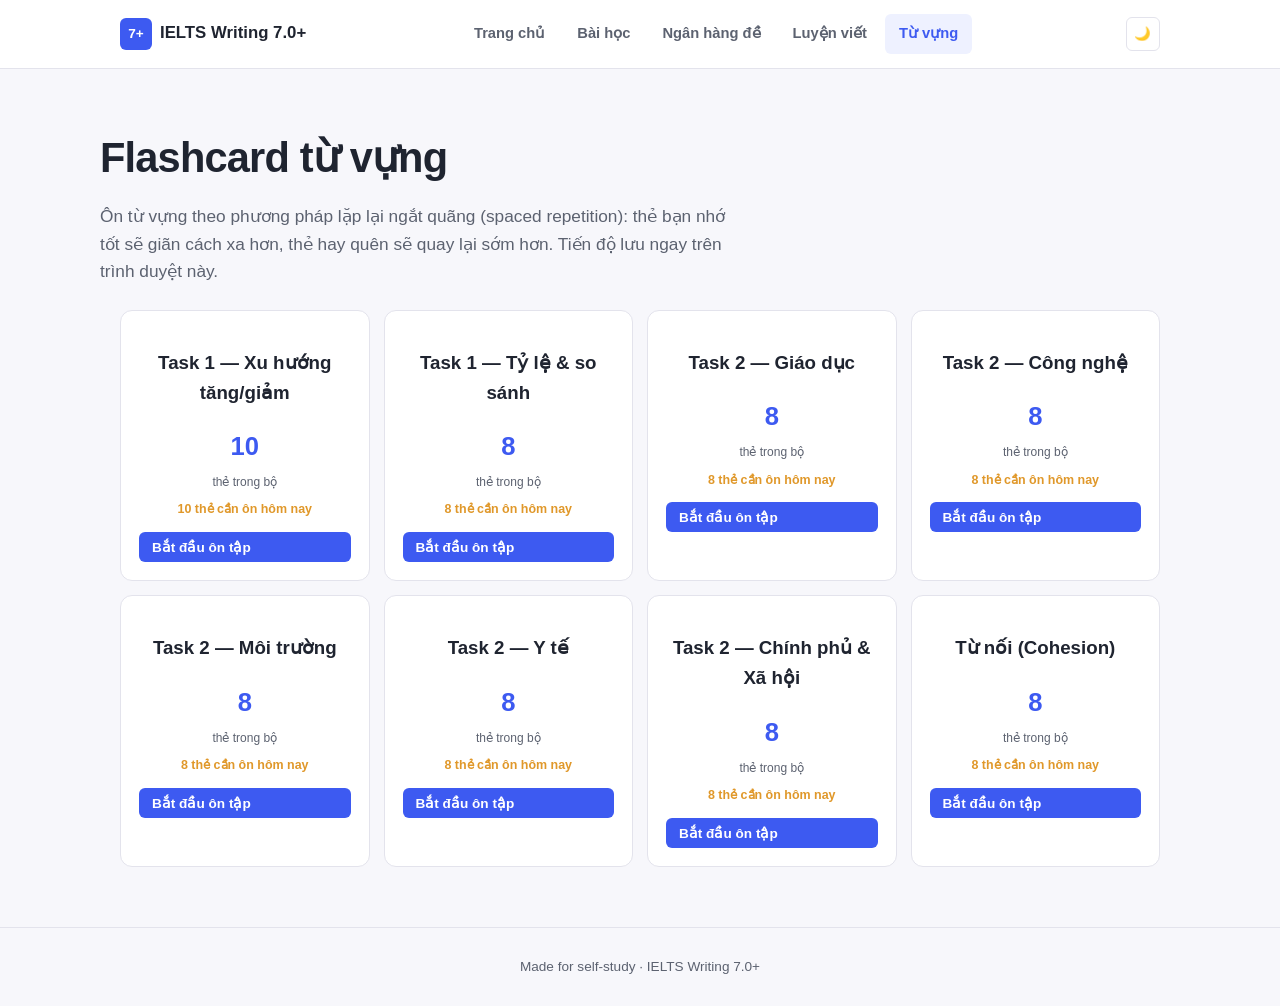
==== flashcards.html @ 09f5d62a "Add vocabulary flashcards with spaced repetition 66 terms across 8 decks (Task 1 trend/proportion vo" ====
<!DOCTYPE html>
<html lang="vi">
<head>
<meta charset="UTF-8">
<meta name="viewport" content="width=device-width, initial-scale=1.0">
<title>Flashcard từ vựng | IELTS Writing 7.0+</title>
<meta name="description" content="Ôn từ vựng IELTS Writing bằng flashcard với lặp lại ngắt quãng (spaced repetition), lưu tiến độ ngay trên trình duyệt.">
<link rel="stylesheet" href="css/style.css">
</head>
<body>

<header class="site-header">
  <nav class="nav">
    <a href="index.html" class="nav-brand">
      <span class="logo-badge">7+</span>
      IELTS Writing 7.0+
    </a>
    <ul class="nav-links">
      <li><a href="index.html">Trang chủ</a></li>
      <li><a href="lessons.html">Bài học</a></li>
      <li><a href="question-bank.html">Ngân hàng đề</a></li>
      <li><a href="practice.html">Luyện viết</a></li>
      <li><a href="flashcards.html">Từ vựng</a></li>
    </ul>
    <div style="display:flex; align-items:center; gap:8px;">
      <button class="theme-toggle" title="Đổi giao diện sáng/tối">🌙</button>
      <button class="nav-toggle" aria-label="Mở menu">☰</button>
    </div>
  </nav>
</header>

<main>
  <div class="container hero" style="padding-bottom:0;">
    <h1>Flashcard từ vựng</h1>
    <p class="lead">Ôn từ vựng theo phương pháp lặp lại ngắt quãng (spaced repetition): thẻ bạn nhớ tốt sẽ giãn cách xa hơn, thẻ hay quên sẽ quay lại sớm hơn. Tiến độ lưu ngay trên trình duyệt này.</p>
  </div>

  <div id="deck-view" class="container">
    <div class="deck-grid" id="deck-grid"></div>
  </div>

  <div id="study-view" class="container" style="display:none;">
    <button class="btn btn-ghost btn-sm" id="back-to-decks">← Quay lại danh sách bộ thẻ</button>

    <div class="flash-stage">
      <p class="flash-progress" id="flash-progress"></p>
      <div class="flash-card" id="flash-card">
        <div class="flash-term" id="flash-term"></div>
        <div class="flash-meaning" id="flash-meaning"></div>
        <div class="flash-example" id="flash-example"></div>
        <div class="flash-hint" id="flash-hint">Bấm vào thẻ để xem nghĩa</div>
      </div>
      <div class="flash-rate-row" id="flash-rate-row" style="display:none;">
        <button class="btn btn-danger btn-sm" data-rate="again">Quên</button>
        <button class="btn btn-ghost btn-sm" data-rate="good">Nhớ</button>
        <button class="btn btn-primary btn-sm" data-rate="easy">Dễ</button>
      </div>
    </div>
  </div>
</main>

<footer class="site-footer">
  <div class="container">
    Made for self-study &middot; IELTS Writing 7.0+
  </div>
</footer>

<script src="js/main.js"></script>
<script src="js/vocab-data.js"></script>
<script src="js/flashcards.js"></script>
</body>
</html>
---- css/style.css ----
/* ===== Design tokens ===== */
:root {
  --color-bg: #f7f7fb;
  --color-surface: #ffffff;
  --color-border: #e3e3ec;
  --color-text: #1f2430;
  --color-text-muted: #5c6270;
  --color-primary: #3d5af1;
  --color-primary-dark: #2c41c9;
  --color-primary-light: #eef1ff;
  --color-accent: #14b8a6;
  --color-warn: #e0982a;
  --color-danger: #e5484d;
  --color-success: #1a9e6b;
  --radius-sm: 6px;
  --radius-md: 12px;
  --radius-lg: 18px;
  --shadow-sm: 0 1px 2px rgba(20, 20, 40, 0.06);
  --shadow-md: 0 6px 20px rgba(20, 20, 40, 0.08);
  --max-width: 1080px;
  --font-sans: -apple-system, BlinkMacSystemFont, "Segoe UI", Roboto, "Helvetica Neue", Arial, sans-serif;

  /* Chart categorical palette (validated: see references/palette.md) */
  --chart-series-1: #2a78d6; /* blue */
  --chart-series-2: #eb6834; /* orange */
  --chart-series-3: #1baf7a; /* aqua */
  --chart-series-4: #eda100; /* yellow */
  --chart-series-5: #e87ba4; /* magenta */
  --chart-series-6: #4a3aa7; /* violet */
  --chart-grid: #e1e0d9;
  --chart-axis: #c3c2b7;
}

@media (prefers-color-scheme: dark) {
  :root:not([data-theme="light"]) {
    --color-bg: #14161f;
    --color-surface: #1c1f2b;
    --color-border: #2c2f3e;
    --color-text: #eceef5;
    --color-text-muted: #a2a7b8;
    --color-primary: #7b8cff;
    --color-primary-dark: #9aa6ff;
    --color-primary-light: #232744;
    --color-accent: #2dd4bf;
    --shadow-sm: 0 1px 2px rgba(0, 0, 0, 0.3);
    --shadow-md: 0 6px 20px rgba(0, 0, 0, 0.4);
    --chart-series-1: #3987e5;
    --chart-series-2: #d95926;
    --chart-series-3: #199e70;
    --chart-series-4: #c98500;
    --chart-series-5: #d55181;
    --chart-series-6: #9085e9;
    --chart-grid: #2c2c2a;
    --chart-axis: #383835;
  }
}

:root[data-theme="dark"] {
  --color-bg: #14161f;
  --color-surface: #1c1f2b;
  --color-border: #2c2f3e;
  --color-text: #eceef5;
  --color-text-muted: #a2a7b8;
  --color-primary: #7b8cff;
  --color-primary-dark: #9aa6ff;
  --color-primary-light: #232744;
  --color-accent: #2dd4bf;
  --shadow-sm: 0 1px 2px rgba(0, 0, 0, 0.3);
  --shadow-md: 0 6px 20px rgba(0, 0, 0, 0.4);
  --chart-series-1: #3987e5;
  --chart-series-2: #d95926;
  --chart-series-3: #199e70;
  --chart-series-4: #c98500;
  --chart-series-5: #d55181;
  --chart-series-6: #9085e9;
  --chart-grid: #2c2c2a;
  --chart-axis: #383835;
}

* { box-sizing: border-box; }

html { scroll-behavior: smooth; }

body {
  margin: 0;
  background: var(--color-bg);
  color: var(--color-text);
  font-family: var(--font-sans);
  line-height: 1.6;
  -webkit-font-smoothing: antialiased;
}

a { color: var(--color-primary); }

img, svg { max-width: 100%; }

.container {
  max-width: var(--max-width);
  margin: 0 auto;
  padding: 0 20px;
}

/* ===== Header / Nav ===== */
.site-header {
  position: sticky;
  top: 0;
  z-index: 50;
  background: var(--color-surface);
  border-bottom: 1px solid var(--color-border);
}

.nav {
  display: flex;
  align-items: center;
  justify-content: space-between;
  gap: 12px;
  padding: 14px 20px;
  max-width: var(--max-width);
  margin: 0 auto;
}

.nav-brand {
  display: flex;
  align-items: center;
  gap: 8px;
  font-weight: 700;
  font-size: 1.05rem;
  color: var(--color-text);
  text-decoration: none;
}

.nav-brand .logo-badge {
  display: inline-flex;
  align-items: center;
  justify-content: center;
  width: 32px;
  height: 32px;
  border-radius: var(--radius-sm);
  background: var(--color-primary);
  color: #fff;
  font-size: 0.85rem;
  font-weight: 800;
}

.nav-links {
  display: flex;
  gap: 4px;
  list-style: none;
  margin: 0;
  padding: 0;
}

.nav-links a {
  display: inline-block;
  padding: 8px 14px;
  border-radius: var(--radius-sm);
  color: var(--color-text-muted);
  text-decoration: none;
  font-weight: 600;
  font-size: 0.92rem;
  transition: background 0.15s, color 0.15s;
}

.nav-links a:hover { background: var(--color-primary-light); color: var(--color-primary); }
.nav-links a.active { background: var(--color-primary-light); color: var(--color-primary); }

.nav-toggle {
  display: none;
  background: none;
  border: 1px solid var(--color-border);
  border-radius: var(--radius-sm);
  padding: 6px 10px;
  color: var(--color-text);
  cursor: pointer;
}

@media (max-width: 760px) {
  .nav-links {
    position: absolute;
    top: 100%;
    left: 0;
    right: 0;
    background: var(--color-surface);
    border-bottom: 1px solid var(--color-border);
    flex-direction: column;
    padding: 8px;
    display: none;
  }
  .nav-links.open { display: flex; }
  .nav-toggle { display: inline-block; }
}

/* ===== Hero ===== */
.hero {
  padding: 56px 0 40px;
}

.hero h1 {
  font-size: clamp(1.8rem, 4vw, 2.6rem);
  margin: 0 0 12px;
  letter-spacing: -0.02em;
}

.hero p.lead {
  color: var(--color-text-muted);
  font-size: 1.08rem;
  max-width: 640px;
  margin: 0 0 24px;
}

.hero-actions { display: flex; gap: 12px; flex-wrap: wrap; }

/* ===== Buttons ===== */
.btn {
  display: inline-flex;
  align-items: center;
  gap: 6px;
  padding: 10px 18px;
  border-radius: var(--radius-sm);
  font-weight: 700;
  font-size: 0.94rem;
  text-decoration: none;
  border: 1px solid transparent;
  cursor: pointer;
  transition: transform 0.1s, background 0.15s, border-color 0.15s;
}

.btn:active { transform: translateY(1px); }

.btn-primary { background: var(--color-primary); color: #fff; }
.btn-primary:hover { background: var(--color-primary-dark); }

.btn-ghost {
  background: transparent;
  border-color: var(--color-border);
  color: var(--color-text);
}
.btn-ghost:hover { border-color: var(--color-primary); color: var(--color-primary); }

.btn-sm { padding: 6px 12px; font-size: 0.85rem; }
.btn-danger { background: var(--color-danger); color: #fff; }
.btn-danger:hover { opacity: 0.9; }

/* ===== Cards / grid ===== */
.grid {
  display: grid;
  gap: 18px;
  grid-template-columns: repeat(auto-fit, minmax(240px, 1fr));
  margin: 28px 0;
}

.card {
  background: var(--color-surface);
  border: 1px solid var(--color-border);
  border-radius: var(--radius-md);
  padding: 20px;
  box-shadow: var(--shadow-sm);
}

.card h3 { margin-top: 0; }

.card .card-icon {
  width: 40px;
  height: 40px;
  border-radius: var(--radius-sm);
  background: var(--color-primary-light);
  color: var(--color-primary);
  display: flex;
  align-items: center;
  justify-content: center;
  font-size: 1.2rem;
  margin-bottom: 12px;
}

section { padding: 32px 0; }

section > h2 {
  font-size: 1.5rem;
  margin-bottom: 4px;
}

section > .section-sub {
  color: var(--color-text-muted);
  margin-top: 0;
  margin-bottom: 20px;
}

/* ===== Table ===== */
table {
  width: 100%;
  border-collapse: collapse;
  background: var(--color-surface);
  border-radius: var(--radius-md);
  overflow: hidden;
  box-shadow: var(--shadow-sm);
}

th, td {
  text-align: left;
  padding: 10px 14px;
  border-bottom: 1px solid var(--color-border);
  font-size: 0.92rem;
  vertical-align: top;
}

th { background: var(--color-primary-light); color: var(--color-primary-dark); }

/* ===== Tabs ===== */
.tabs {
  display: flex;
  gap: 6px;
  flex-wrap: wrap;
  margin-bottom: 20px;
  border-bottom: 1px solid var(--color-border);
  padding-bottom: 0;
}

.tab-btn {
  background: none;
  border: none;
  padding: 10px 16px;
  font-weight: 700;
  font-size: 0.92rem;
  color: var(--color-text-muted);
  cursor: pointer;
  border-bottom: 2px solid transparent;
  margin-bottom: -1px;
}

.tab-btn.active {
  color: var(--color-primary);
  border-bottom-color: var(--color-primary);
}

.tab-panel { display: none; }
.tab-panel.active { display: block; }

/* ===== Accordion (lesson topics) ===== */
.accordion-item {
  background: var(--color-surface);
  border: 1px solid var(--color-border);
  border-radius: var(--radius-md);
  margin-bottom: 12px;
  overflow: hidden;
}

.accordion-trigger {
  width: 100%;
  display: flex;
  align-items: center;
  justify-content: space-between;
  gap: 10px;
  padding: 16px 18px;
  background: none;
  border: none;
  text-align: left;
  font-weight: 700;
  font-size: 1rem;
  color: var(--color-text);
  cursor: pointer;
}

.accordion-trigger .chip {
  font-size: 0.72rem;
  font-weight: 700;
  padding: 2px 8px;
  border-radius: 999px;
  background: var(--color-primary-light);
  color: var(--color-primary-dark);
  margin-right: 10px;
  white-space: nowrap;
}

.accordion-trigger .arrow {
  transition: transform 0.15s;
  color: var(--color-text-muted);
  flex-shrink: 0;
}

.accordion-item.open .arrow { transform: rotate(180deg); }

.accordion-panel {
  display: none;
  padding: 0 18px 18px;
  color: var(--color-text-muted);
}

.accordion-item.open .accordion-panel { display: block; }

.accordion-panel h4 {
  color: var(--color-text);
  margin-bottom: 6px;
}

.accordion-panel ul { padding-left: 20px; }

.vocab-box {
  background: var(--color-primary-light);
  border-radius: var(--radius-sm);
  padding: 12px 14px;
  margin: 10px 0;
}

.vocab-box strong { color: var(--color-primary-dark); }

/* ===== Question bank ===== */
.qcard {
  background: var(--color-surface);
  border: 1px solid var(--color-border);
  border-radius: var(--radius-md);
  padding: 18px 20px;
  margin-bottom: 14px;
  box-shadow: var(--shadow-sm);
}

.qcard .qmeta {
  display: flex;
  gap: 8px;
  margin-bottom: 8px;
  flex-wrap: wrap;
}

.badge {
  font-size: 0.72rem;
  font-weight: 700;
  padding: 3px 9px;
  border-radius: 999px;
  background: var(--color-primary-light);
  color: var(--color-primary-dark);
}

.badge.accent { background: rgba(20,184,166,0.15); color: var(--color-accent); }
.badge.band { background: rgba(26,158,107,0.15); color: var(--color-success); }

.qcard .qprompt { font-weight: 600; margin: 6px 0 10px; }

.essay-toggle { margin-top: 6px; }

.essay-body {
  display: none;
  margin-top: 14px;
  padding-top: 14px;
  border-top: 1px dashed var(--color-border);
}

.essay-body.open { display: block; }

.essay-body p { margin: 0 0 12px; }

.essay-notes {
  background: var(--color-primary-light);
  border-radius: var(--radius-sm);
  padding: 12px 14px;
  font-size: 0.9rem;
  color: var(--color-text);
}

/* ===== Real question bank (compact rows) ===== */
.qrow {
  display: flex;
  align-items: center;
  justify-content: space-between;
  gap: 14px;
  flex-wrap: wrap;
  background: var(--color-surface);
  border: 1px solid var(--color-border);
  border-radius: var(--radius-sm);
  padding: 12px 16px;
  margin-bottom: 8px;
}

.qrow-main { flex: 1; min-width: 240px; }

.qrow-meta {
  display: flex;
  gap: 6px;
  margin-bottom: 4px;
  flex-wrap: wrap;
}

.qrow-text {
  margin: 0;
  font-size: 0.92rem;
}

.filter-group {
  display: flex;
  gap: 10px;
  align-items: center;
  flex-wrap: wrap;
  margin-bottom: 10px;
}

.filter-group .filter-label {
  font-size: 0.78rem;
  font-weight: 700;
  color: var(--color-text-muted);
  text-transform: uppercase;
  letter-spacing: 0.03em;
}

.result-count {
  color: var(--color-text-muted);
  font-size: 0.85rem;
  margin: 4px 0 14px;
}

.filter-bar {
  display: flex;
  gap: 8px;
  flex-wrap: wrap;
  margin-bottom: 18px;
}

.filter-chip {
  border: 1px solid var(--color-border);
  background: var(--color-surface);
  color: var(--color-text-muted);
  padding: 7px 14px;
  border-radius: 999px;
  font-size: 0.85rem;
  font-weight: 600;
  cursor: pointer;
}

.filter-chip.active {
  background: var(--color-primary);
  border-color: var(--color-primary);
  color: #fff;
}

/* ===== Practice page ===== */
.practice-layout {
  display: grid;
  grid-template-columns: 2fr 1fr;
  gap: 24px;
  align-items: start;
}

@media (max-width: 860px) {
  .practice-layout { grid-template-columns: 1fr; }
}

.practice-toolbar {
  display: flex;
  align-items: center;
  gap: 14px;
  flex-wrap: wrap;
  background: var(--color-surface);
  border: 1px solid var(--color-border);
  border-radius: var(--radius-md);
  padding: 14px 16px;
  margin-bottom: 16px;
}

.timer-display {
  font-variant-numeric: tabular-nums;
  font-size: 1.3rem;
  font-weight: 800;
  color: var(--color-primary);
  min-width: 72px;
}

select, textarea, input[type="text"] {
  font-family: var(--font-sans);
  border: 1px solid var(--color-border);
  border-radius: var(--radius-sm);
  padding: 9px 12px;
  background: var(--color-surface);
  color: var(--color-text);
  font-size: 0.95rem;
}

textarea#essay-input {
  width: 100%;
  min-height: 380px;
  resize: vertical;
  line-height: 1.7;
  padding: 16px;
}

.word-count-bar {
  display: flex;
  justify-content: space-between;
  align-items: center;
  margin-top: 8px;
  font-size: 0.88rem;
  color: var(--color-text-muted);
}

.word-count-bar .count.ok { color: var(--color-success); font-weight: 700; }
.word-count-bar .count.low { color: var(--color-warn); font-weight: 700; }

.sidebar-card {
  background: var(--color-surface);
  border: 1px solid var(--color-border);
  border-radius: var(--radius-md);
  padding: 18px;
  margin-bottom: 16px;
}

.sidebar-card h3 {
  margin-top: 0;
  font-size: 1rem;
}

.checklist { list-style: none; padding: 0; margin: 0; }

.checklist li {
  display: flex;
  align-items: flex-start;
  gap: 8px;
  padding: 6px 0;
  font-size: 0.88rem;
  color: var(--color-text-muted);
}

.checklist input[type="checkbox"] { margin-top: 3px; }

.history-item {
  border: 1px solid var(--color-border);
  border-radius: var(--radius-sm);
  padding: 10px 12px;
  margin-bottom: 8px;
  font-size: 0.85rem;
}

.history-item .hmeta {
  display: flex;
  justify-content: space-between;
  color: var(--color-text-muted);
  margin-bottom: 4px;
}

.history-actions { display: flex; gap: 6px; margin-top: 6px; }

.empty-state {
  color: var(--color-text-muted);
  font-size: 0.88rem;
  text-align: center;
  padding: 16px 0;
}

.toast {
  position: fixed;
  bottom: 20px;
  left: 50%;
  transform: translateX(-50%) translateY(20px);
  background: var(--color-text);
  color: var(--color-bg);
  padding: 10px 18px;
  border-radius: var(--radius-sm);
  font-size: 0.88rem;
  font-weight: 600;
  opacity: 0;
  pointer-events: none;
  transition: opacity 0.2s, transform 0.2s;
  z-index: 100;
}

.toast.show {
  opacity: 1;
  transform: translateX(-50%) translateY(0);
}

/* ===== Footer ===== */
.site-footer {
  border-top: 1px solid var(--color-border);
  margin-top: 60px;
  padding: 28px 0;
  color: var(--color-text-muted);
  font-size: 0.85rem;
  text-align: center;
}

/* ===== Charts (Task 1 reference images) ===== */
.viz-figure {
  margin: 14px 0 18px;
  background: var(--color-surface);
  border: 1px solid var(--color-border);
  border-radius: var(--radius-md);
  padding: 16px 16px 14px;
}

.viz-caption {
  font-size: 0.82rem;
  color: var(--color-text-muted);
  text-align: center;
  margin: 10px 0 0;
}

.viz-root {
  display: block;
  max-width: 100%;
  height: auto;
}

.viz-root text {
  font-family: var(--font-sans);
  fill: var(--color-text-muted);
}

.viz-root .viz-axis {
  stroke: var(--chart-axis);
  stroke-width: 1;
}

.viz-root .viz-grid {
  stroke: var(--chart-grid);
  stroke-width: 1;
}

.viz-root .viz-line {
  fill: none;
  stroke-width: 2;
  stroke-linecap: round;
  stroke-linejoin: round;
}

.viz-root .viz-dot {
  stroke: var(--color-surface);
  stroke-width: 2;
}

.viz-root .viz-endlabel {
  font-size: 12px;
  font-weight: 700;
  fill: var(--color-text);
}

.viz-root .viz-slice-label {
  font-size: 13px;
  font-weight: 700;
}

.viz-pies {
  display: flex;
  gap: 24px;
  flex-wrap: wrap;
  justify-content: center;
}

.viz-pie-block { text-align: center; }

.viz-legend {
  display: flex;
  gap: 14px;
  flex-wrap: wrap;
  justify-content: center;
  margin-top: 14px;
  padding-top: 12px;
  border-top: 1px dashed var(--color-border);
}

.viz-legend-item {
  display: inline-flex;
  align-items: center;
  gap: 6px;
  font-size: 0.82rem;
  color: var(--color-text-muted);
}

.viz-legend-dot {
  width: 10px;
  height: 10px;
  border-radius: 3px;
  display: inline-block;
  flex-shrink: 0;
}

/* ===== Process diagram (Task 1) ===== */
.process-flow {
  display: flex;
  flex-wrap: wrap;
  align-items: center;
  justify-content: center;
  gap: 6px;
}

.process-pair {
  display: flex;
  align-items: center;
  gap: 6px;
}

.process-step {
  display: flex;
  flex-direction: column;
  align-items: center;
  text-align: center;
  width: 128px;
  padding: 14px 10px;
  background: var(--color-primary-light);
  border: 1px solid var(--color-border);
  border-radius: var(--radius-md);
}

.process-step .process-icon {
  width: 40px;
  height: 40px;
  border-radius: 50%;
  background: var(--color-surface);
  border: 2px solid var(--chart-series-1);
  display: flex;
  align-items: center;
  justify-content: center;
  font-size: 1.3rem;
  margin-bottom: 8px;
}

.process-step .process-step-no {
  font-size: 0.68rem;
  font-weight: 800;
  color: var(--color-primary-dark);
  letter-spacing: 0.04em;
  margin-bottom: 2px;
}

.process-step .process-label {
  font-size: 0.8rem;
  font-weight: 600;
  color: var(--color-text);
  line-height: 1.3;
}

.process-arrow {
  font-size: 1.4rem;
  font-weight: 700;
  color: var(--color-text-muted);
  flex-shrink: 0;
}

/* ===== AI grading ===== */
.ai-hint {
  font-size: 0.82rem;
  color: var(--color-text-muted);
  margin: 0 0 10px;
}

#ai-key-input, #ai-model-select { width: 100%; }

.ai-loading {
  display: flex;
  align-items: center;
  gap: 8px;
  font-size: 0.88rem;
  color: var(--color-text-muted);
  padding: 10px 0;
}

.ai-spinner {
  width: 14px;
  height: 14px;
  border-radius: 50%;
  border: 2px solid var(--color-border);
  border-top-color: var(--color-primary);
  animation: ai-spin 0.7s linear infinite;
  flex-shrink: 0;
}

@keyframes ai-spin { to { transform: rotate(360deg); } }

.ai-error {
  background: rgba(229, 72, 77, 0.1);
  border: 1px solid rgba(229, 72, 77, 0.3);
  color: var(--color-danger);
  border-radius: var(--radius-sm);
  padding: 10px 12px;
  font-size: 0.85rem;
}

.ai-overall {
  text-align: center;
  padding: 14px 0 18px;
}

.ai-overall .ai-overall-value {
  font-size: 2.4rem;
  font-weight: 800;
  color: var(--color-primary);
  line-height: 1;
}

.ai-overall .ai-overall-label {
  font-size: 0.8rem;
  color: var(--color-text-muted);
  margin-top: 4px;
}

.ai-band-row {
  border: 1px solid var(--color-border);
  border-radius: var(--radius-sm);
  padding: 10px 12px;
  margin-bottom: 8px;
}

.ai-band-row .ai-band-head {
  display: flex;
  justify-content: space-between;
  align-items: center;
  margin-bottom: 4px;
}

.ai-band-row .ai-band-name {
  font-weight: 700;
  font-size: 0.86rem;
}

.ai-band-row .ai-band-score {
  font-weight: 800;
  color: var(--color-primary);
  font-size: 0.95rem;
}

.ai-band-row .ai-band-comment {
  font-size: 0.84rem;
  color: var(--color-text-muted);
}

.ai-section-title {
  font-size: 0.8rem;
  font-weight: 700;
  text-transform: uppercase;
  letter-spacing: 0.03em;
  color: var(--color-text-muted);
  margin: 16px 0 6px;
}

.ai-list { margin: 0; padding-left: 18px; font-size: 0.86rem; }
.ai-list li { margin-bottom: 4px; }

.ai-example {
  border-left: 3px solid var(--chart-series-1);
  padding: 6px 0 6px 10px;
  margin-bottom: 8px;
  font-size: 0.84rem;
}

.ai-example .ai-example-original { color: var(--color-danger); text-decoration: line-through; opacity: 0.8; }
.ai-example .ai-example-suggestion { color: var(--color-success); }

/* ===== Progress stats ===== */
.stats-grid {
  display: grid;
  grid-template-columns: repeat(auto-fit, minmax(110px, 1fr));
  gap: 10px;
  margin-bottom: 14px;
}

.stat-box {
  text-align: center;
  background: var(--color-primary-light);
  border-radius: var(--radius-sm);
  padding: 12px 8px;
}

.stat-box .stat-value {
  font-size: 1.4rem;
  font-weight: 800;
  color: var(--color-primary-dark);
  line-height: 1.2;
}

.stat-box .stat-label {
  font-size: 0.72rem;
  color: var(--color-text-muted);
  margin-top: 2px;
}

/* ===== Flashcards ===== */
.deck-grid {
  display: grid;
  gap: 14px;
  grid-template-columns: repeat(auto-fit, minmax(200px, 1fr));
  margin: 20px 0;
}

.deck-card {
  background: var(--color-surface);
  border: 1px solid var(--color-border);
  border-radius: var(--radius-md);
  padding: 18px;
  text-align: center;
}

.deck-card .deck-count {
  font-size: 1.6rem;
  font-weight: 800;
  color: var(--color-primary);
  margin: 6px 0;
}

.deck-card .deck-due {
  font-size: 0.78rem;
  color: var(--color-warn);
  font-weight: 700;
}

.flash-stage {
  max-width: 480px;
  margin: 20px auto;
  text-align: center;
}

.flash-progress {
  font-size: 0.85rem;
  color: var(--color-text-muted);
  margin-bottom: 12px;
}

.flash-card {
  background: var(--color-surface);
  border: 1px solid var(--color-border);
  border-radius: var(--radius-lg);
  box-shadow: var(--shadow-md);
  padding: 40px 24px;
  min-height: 220px;
  display: flex;
  flex-direction: column;
  align-items: center;
  justify-content: center;
  cursor: pointer;
  gap: 10px;
}

.flash-card .flash-term {
  font-size: 1.5rem;
  font-weight: 800;
}

.flash-card .flash-meaning {
  font-size: 1.05rem;
  color: var(--color-primary);
  font-weight: 700;
  display: none;
}

.flash-card .flash-example {
  font-size: 0.9rem;
  color: var(--color-text-muted);
  font-style: italic;
  display: none;
}

.flash-card.flipped .flash-meaning,
.flash-card.flipped .flash-example { display: block; }

.flash-card .flash-hint {
  font-size: 0.78rem;
  color: var(--color-text-muted);
  margin-top: 6px;
}

.flash-rate-row {
  display: flex;
  gap: 8px;
  justify-content: center;
  margin-top: 16px;
}

.flash-rate-row button { flex: 1; max-width: 140px; }
.flash-done { text-align: center; padding: 40px 0; color: var(--color-text-muted); }

/* ===== Chart builder ===== */
.builder-panel {
  background: var(--color-surface);
  border: 1px solid var(--color-border);
  border-radius: var(--radius-md);
  padding: 16px;
  margin-bottom: 16px;
}

.builder-row {
  display: flex;
  gap: 10px;
  flex-wrap: wrap;
  margin-bottom: 10px;
  align-items: center;
}

.builder-row label {
  font-size: 0.8rem;
  font-weight: 700;
  color: var(--color-text-muted);
  min-width: 110px;
}

.builder-row input[type="text"], .builder-row select { flex: 1; min-width: 160px; }

.builder-series-row {
  display: flex;
  gap: 8px;
  margin-bottom: 6px;
}

.builder-series-row input[type="text"] { flex: 1; }
.builder-series-row input.builder-series-name { max-width: 160px; }

.theme-toggle {
  background: none;
  border: 1px solid var(--color-border);
  border-radius: var(--radius-sm);
  width: 34px;
  height: 34px;
  display: inline-flex;
  align-items: center;
  justify-content: center;
  cursor: pointer;
  color: var(--color-text);
}
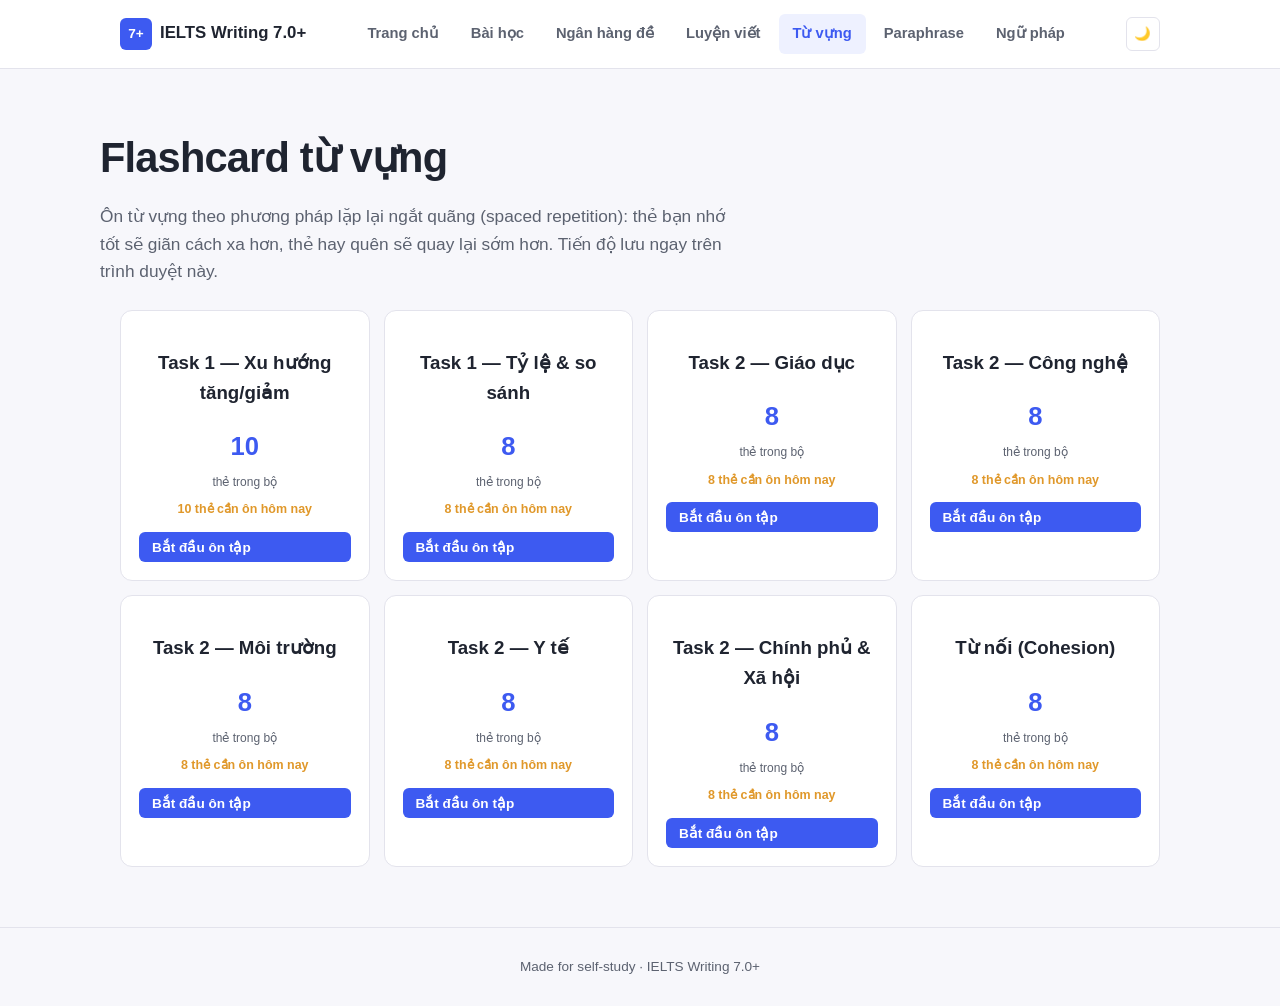
==== commit eca9e581: "Add Paraphrase (synonym bank) and Grammar reference pages - paraphrase.html: 35 searchable word grou" ====
--- a/flashcards.html
+++ b/flashcards.html
@@ -5,6 +5,10 @@
 <meta name="viewport" content="width=device-width, initial-scale=1.0">
 <title>Flashcard từ vựng | IELTS Writing 7.0+</title>
 <meta name="description" content="Ôn từ vựng IELTS Writing bằng flashcard với lặp lại ngắt quãng (spaced repetition), lưu tiến độ ngay trên trình duyệt.">
+<link rel="manifest" href="manifest.json">
+<link rel="icon" href="assets/favicon-32.png" sizes="32x32">
+<link rel="apple-touch-icon" href="assets/icon-192.png">
+<meta name="theme-color" content="#3d5af1">
 <link rel="stylesheet" href="css/style.css">
 </head>
 <body>
@@ -21,6 +25,8 @@
       <li><a href="question-bank.html">Ngân hàng đề</a></li>
       <li><a href="practice.html">Luyện viết</a></li>
       <li><a href="flashcards.html">Từ vựng</a></li>
+      <li><a href="paraphrase.html">Paraphrase</a></li>
+      <li><a href="grammar.html">Ngữ pháp</a></li>
     </ul>
     <div style="display:flex; align-items:center; gap:8px;">
       <button class="theme-toggle" title="Đổi giao diện sáng/tối">🌙</button>
--- a/css/style.css
+++ b/css/style.css
@@ -471,6 +471,16 @@
 
 .qrow-main { flex: 1; min-width: 240px; }
 
+.qrow-with-chart {
+  flex-direction: column;
+  align-items: stretch;
+}
+
+.qrow-with-chart .qrow-main { width: 100%; }
+.qrow-with-chart > a { align-self: flex-start; margin-top: 8px; }
+.qrow-chart { margin-top: 10px; }
+.qrow-chart .viz-figure { margin: 0; }
+
 .qrow-meta {
   display: flex;
   gap: 6px;
@@ -1061,6 +1071,57 @@
 .flash-rate-row button { flex: 1; max-width: 140px; }
 .flash-done { text-align: center; padding: 40px 0; color: var(--color-text-muted); }
 
+/* ===== Paraphrase bank ===== */
+.paraphrase-search {
+  width: 100%;
+  padding: 12px 16px;
+  font-size: 1rem;
+  margin-bottom: 16px;
+}
+
+.paraphrase-card {
+  background: var(--color-surface);
+  border: 1px solid var(--color-border);
+  border-radius: var(--radius-md);
+  padding: 16px 18px;
+  margin-bottom: 12px;
+}
+
+.paraphrase-head {
+  display: flex;
+  align-items: center;
+  gap: 10px;
+  flex-wrap: wrap;
+  margin-bottom: 8px;
+}
+
+.paraphrase-base {
+  font-weight: 800;
+  font-size: 1.05rem;
+}
+
+.paraphrase-synonyms {
+  display: flex;
+  flex-wrap: wrap;
+  gap: 6px;
+  margin-bottom: 8px;
+}
+
+.synonym-chip {
+  background: var(--color-primary-light);
+  color: var(--color-primary-dark);
+  font-weight: 700;
+  font-size: 0.85rem;
+  padding: 4px 12px;
+  border-radius: 999px;
+}
+
+.paraphrase-example {
+  font-size: 0.88rem;
+  color: var(--color-text-muted);
+  font-style: italic;
+}
+
 /* ===== Chart builder ===== */
 .builder-panel {
   background: var(--color-surface);
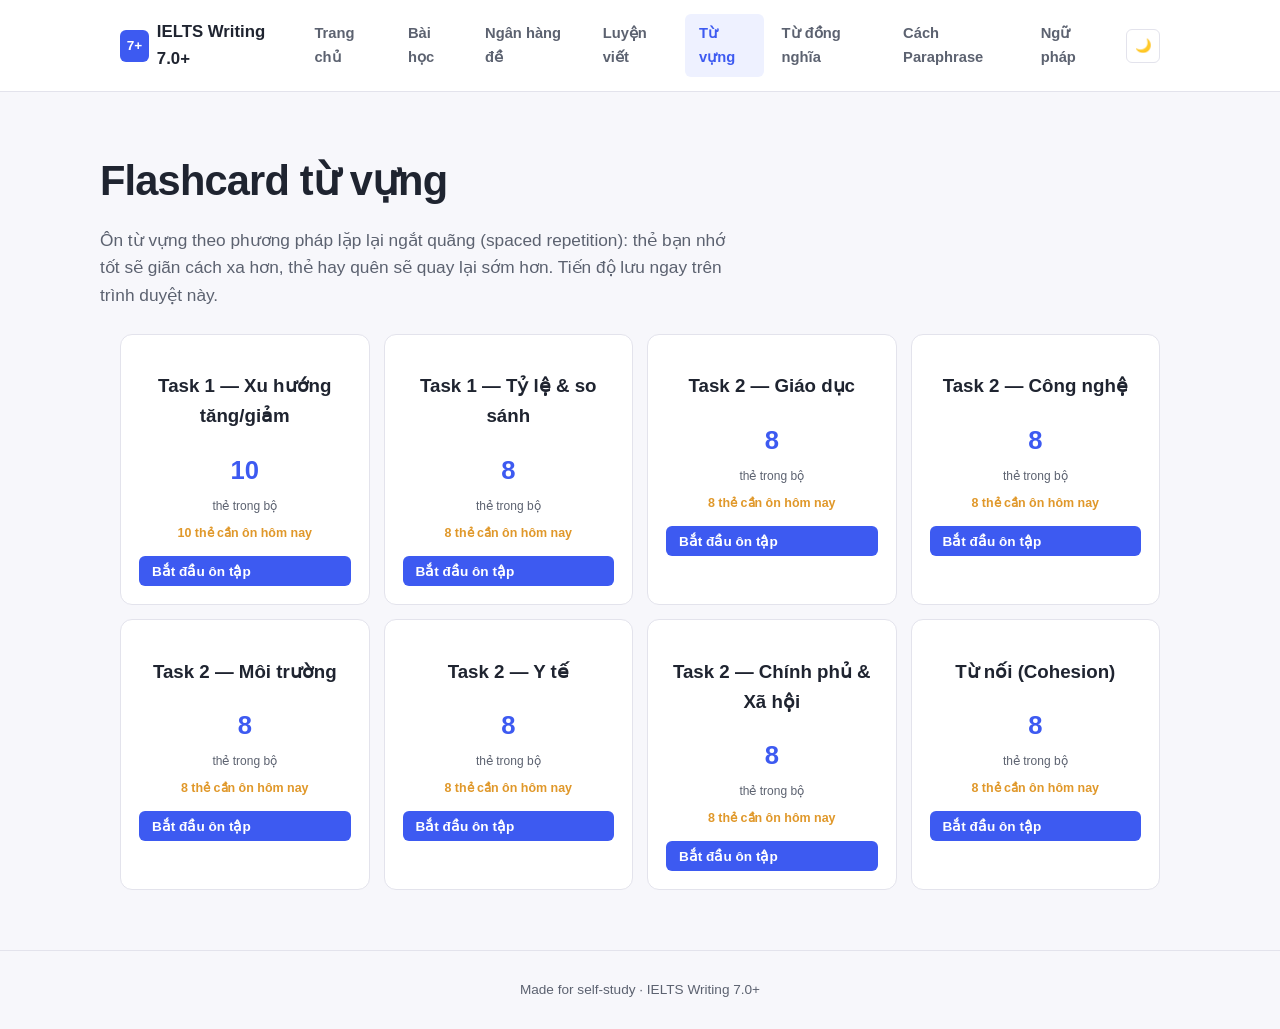
==== commit 26d0fd6b: "Split paraphrase techniques into their own tab - New paraphrase-guide.html: 4 paraphrasing technique" ====
--- a/flashcards.html
+++ b/flashcards.html
@@ -25,7 +25,8 @@
       <li><a href="question-bank.html">Ngân hàng đề</a></li>
       <li><a href="practice.html">Luyện viết</a></li>
       <li><a href="flashcards.html">Từ vựng</a></li>
-      <li><a href="paraphrase.html">Paraphrase</a></li>
+      <li><a href="paraphrase.html">Từ đồng nghĩa</a></li>
+      <li><a href="paraphrase-guide.html">Cách Paraphrase</a></li>
       <li><a href="grammar.html">Ngữ pháp</a></li>
     </ul>
     <div style="display:flex; align-items:center; gap:8px;">
